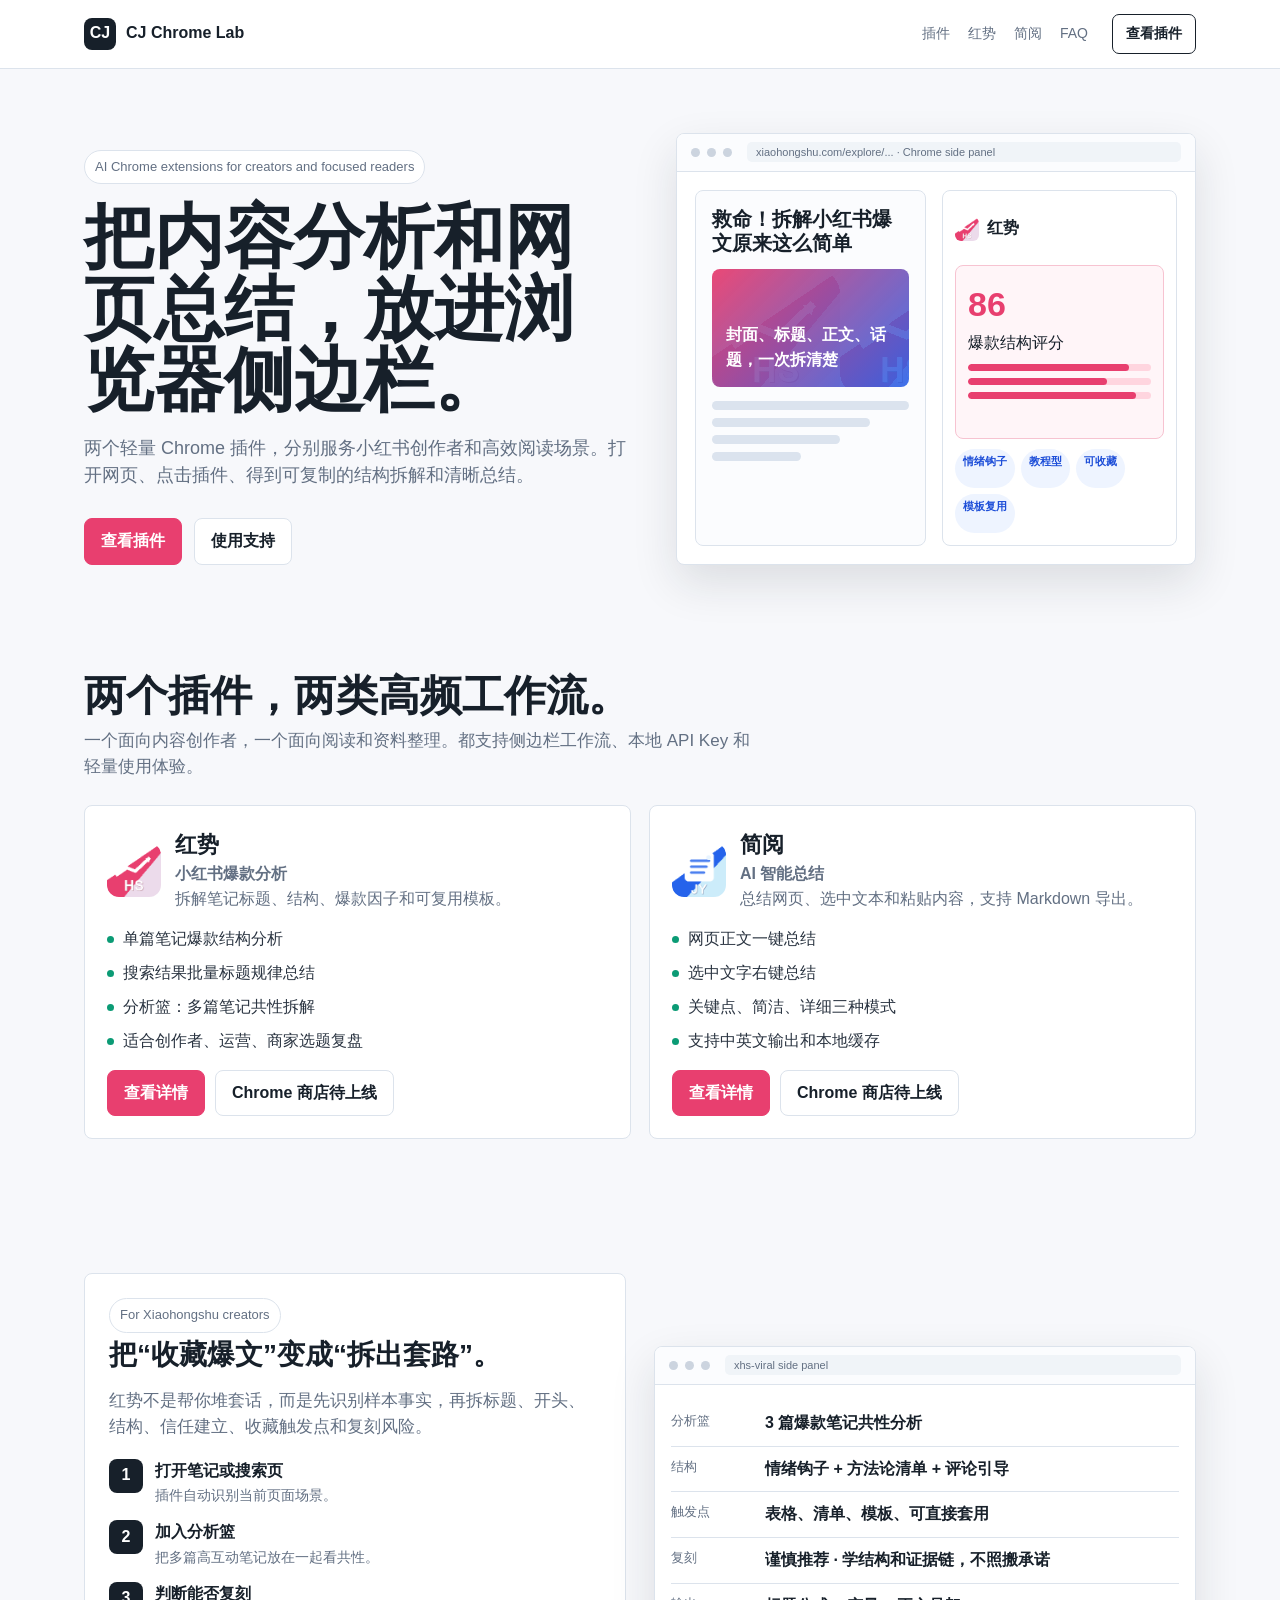
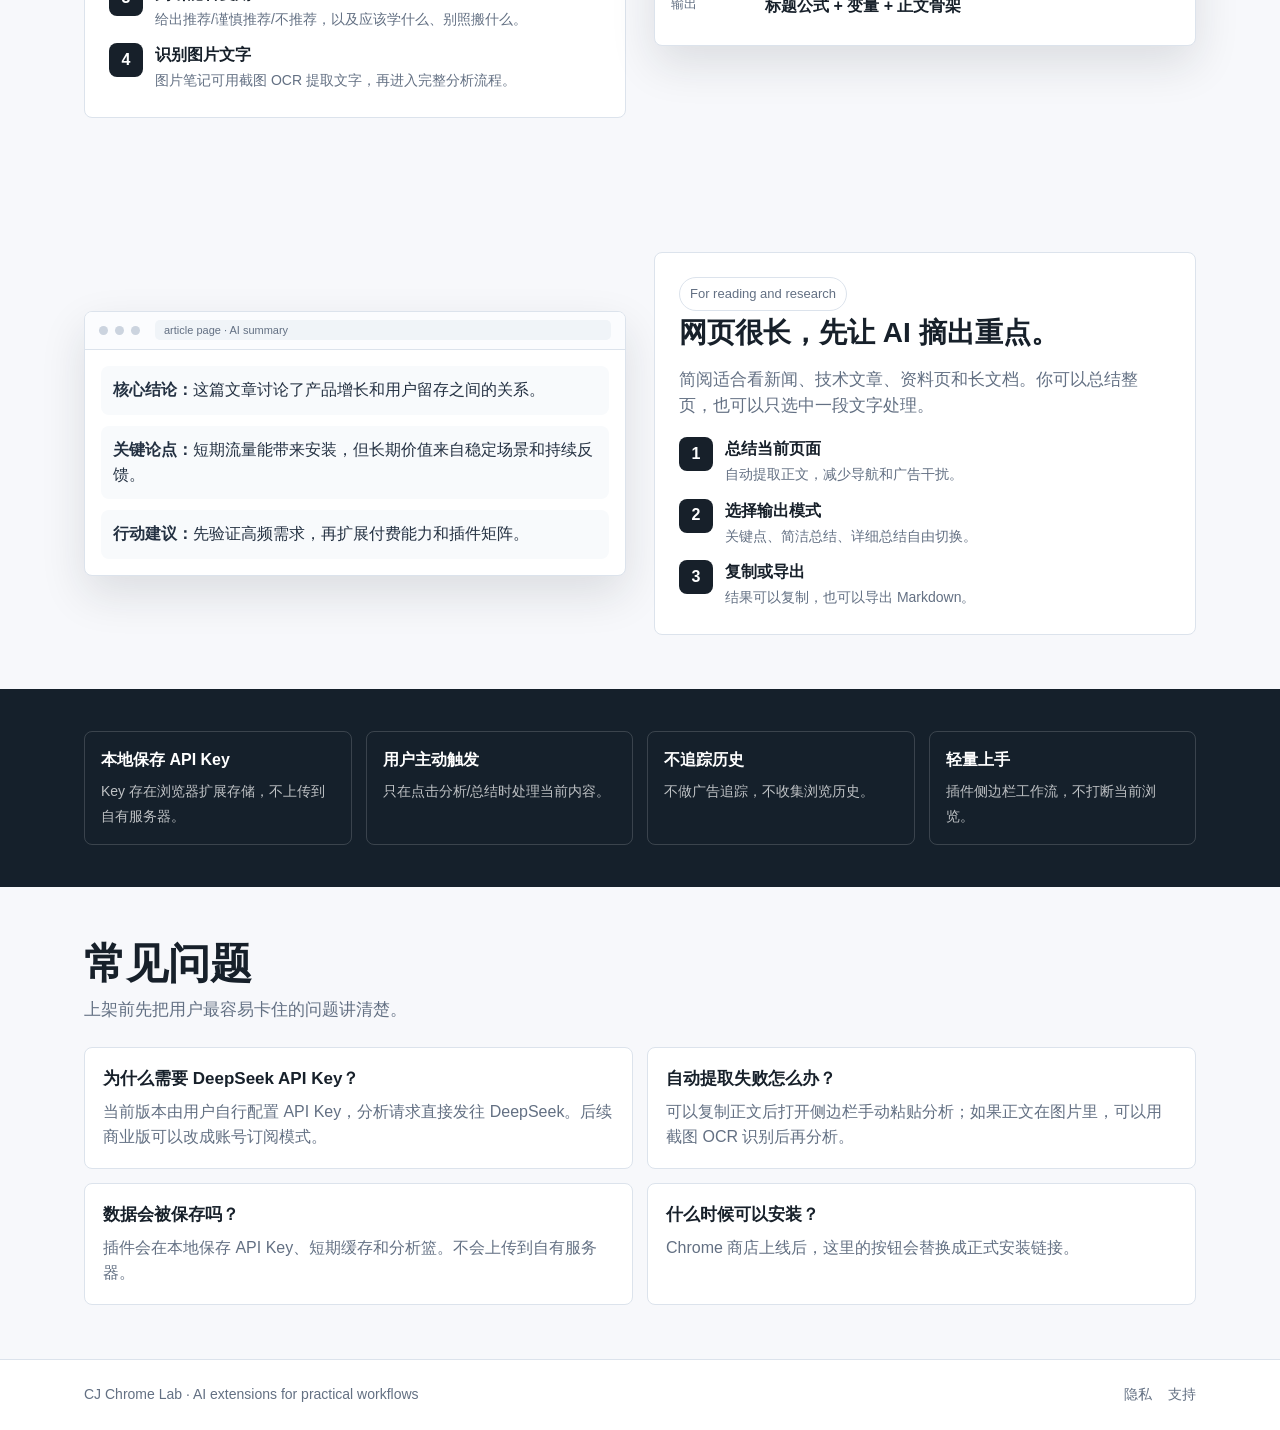
==== index.html @ e5cda47c "Publish plugin landing site" ====
<!doctype html>
<html lang="zh-CN">
<head>
  <meta charset="utf-8">
  <meta name="viewport" content="width=device-width, initial-scale=1">
  <title>CJ Chrome Lab - AI Chrome 插件工具箱</title>
  <meta name="description" content="为内容创作者和高效工作者打造的 AI Chrome 插件：红势小红书爆款分析、简阅 AI 智能总结。">
  <link rel="stylesheet" href="styles.css">
</head>
<body>
  <header class="site-header">
    <nav class="nav">
      <a class="brand" href="index.html"><span class="brand-mark">CJ</span><span>CJ Chrome Lab</span></a>
      <div class="nav-links">
        <a href="#plugins">插件</a>
        <a href="#xhs">红势</a>
        <a href="#summarizer">简阅</a>
        <a href="#faq">FAQ</a>
      </div>
      <a class="nav-cta" href="#plugins">查看插件</a>
    </nav>
  </header>

  <main>
    <section class="hero">
      <div>
        <span class="eyebrow">AI Chrome extensions for creators and focused readers</span>
        <h1>把内容分析和网页总结，放进浏览器侧边栏。</h1>
        <p class="hero-copy">两个轻量 Chrome 插件，分别服务小红书创作者和高效阅读场景。打开网页、点击插件、得到可复制的结构拆解和清晰总结。</p>
        <div class="actions">
          <a class="button primary" href="#plugins">查看插件</a>
          <a class="button" href="support.html">使用支持</a>
        </div>
      </div>

      <div class="hero-visual" aria-label="插件界面示意">
        <div class="browser-frame">
          <div class="browser-top">
            <span class="dot"></span><span class="dot"></span><span class="dot"></span>
            <span class="address">xiaohongshu.com/explore/... · Chrome side panel</span>
          </div>
          <div class="mock-grid">
            <div class="mock-page">
              <div class="mock-title">救命！拆解小红书爆文原来这么简单</div>
              <div class="mock-image">封面、标题、正文、话题，一次拆清楚</div>
              <div class="mock-lines">
                <span class="line"></span>
                <span class="line w80"></span>
                <span class="line w65"></span>
                <span class="line w45"></span>
              </div>
            </div>
            <div class="side-panel">
              <div class="panel-head"><img src="assets/icons/xhs-viral.png" alt="">红势</div>
              <div class="score-box">
                <div class="score-num">86</div>
                <div>爆款结构评分</div>
                <div class="mini-bars">
                  <div class="mini-bar"><span style="width:88%"></span></div>
                  <div class="mini-bar"><span style="width:76%"></span></div>
                  <div class="mini-bar"><span style="width:92%"></span></div>
                </div>
              </div>
              <div class="tag-list">
                <span class="tag">情绪钩子</span>
                <span class="tag">教程型</span>
                <span class="tag">可收藏</span>
                <span class="tag">模板复用</span>
              </div>
            </div>
          </div>
        </div>
      </div>
    </section>

    <section class="section" id="plugins">
      <div class="section-header">
        <h2>两个插件，两类高频工作流。</h2>
        <p class="section-lead">一个面向内容创作者，一个面向阅读和资料整理。都支持侧边栏工作流、本地 API Key 和轻量使用体验。</p>
      </div>
      <div class="plugin-grid">
        <article class="plugin-card">
          <div class="plugin-card-top">
            <img src="assets/icons/xhs-viral.png" alt="小红书爆款分析图标">
            <div>
              <h3>红势</h3>
              <p class="plugin-subtitle">小红书爆款分析</p>
              <p>拆解笔记标题、结构、爆款因子和可复用模板。</p>
            </div>
          </div>
          <ul class="feature-list">
            <li>单篇笔记爆款结构分析</li>
            <li>搜索结果批量标题规律总结</li>
            <li>分析篮：多篇笔记共性拆解</li>
            <li>适合创作者、运营、商家选题复盘</li>
          </ul>
          <div class="card-actions">
            <a class="button primary" href="xhs-viral.html">查看详情</a>
            <a class="button" href="#">Chrome 商店待上线</a>
          </div>
        </article>

        <article class="plugin-card">
          <div class="plugin-card-top">
            <img src="assets/icons/ai-summarizer.png" alt="AI 智能总结图标">
            <div>
              <h3>简阅</h3>
              <p class="plugin-subtitle">AI 智能总结</p>
              <p>总结网页、选中文本和粘贴内容，支持 Markdown 导出。</p>
            </div>
          </div>
          <ul class="feature-list">
            <li>网页正文一键总结</li>
            <li>选中文字右键总结</li>
            <li>关键点、简洁、详细三种模式</li>
            <li>支持中英文输出和本地缓存</li>
          </ul>
          <div class="card-actions">
            <a class="button primary" href="ai-summarizer.html">查看详情</a>
            <a class="button" href="#">Chrome 商店待上线</a>
          </div>
        </article>
      </div>
    </section>

    <section class="section" id="xhs">
      <div class="detail">
        <div class="detail-panel">
          <span class="eyebrow">For Xiaohongshu creators</span>
          <h3>把“收藏爆文”变成“拆出套路”。</h3>
          <p class="section-lead">红势不是帮你堆套话，而是先识别样本事实，再拆标题、开头、结构、信任建立、收藏触发点和复刻风险。</p>
          <div class="steps">
            <div class="step"><div><strong>打开笔记或搜索页</strong><span>插件自动识别当前页面场景。</span></div></div>
            <div class="step"><div><strong>加入分析篮</strong><span>把多篇高互动笔记放在一起看共性。</span></div></div>
            <div class="step"><div><strong>判断能否复刻</strong><span>给出推荐/谨慎推荐/不推荐，以及应该学什么、别照搬什么。</span></div></div>
            <div class="step"><div><strong>识别图片文字</strong><span>图片笔记可用截图 OCR 提取文字，再进入完整分析流程。</span></div></div>
          </div>
        </div>
        <div class="screen">
          <div class="browser-top"><span class="dot"></span><span class="dot"></span><span class="dot"></span><span class="address">xhs-viral side panel</span></div>
          <div class="screen-body">
            <div class="screen-row"><div class="screen-label">分析篮</div><div class="screen-value">3 篇爆款笔记共性分析</div></div>
            <div class="screen-row"><div class="screen-label">结构</div><div class="screen-value">情绪钩子 + 方法论清单 + 评论引导</div></div>
            <div class="screen-row"><div class="screen-label">触发点</div><div class="screen-value">表格、清单、模板、可直接套用</div></div>
            <div class="screen-row"><div class="screen-label">复刻</div><div class="screen-value">谨慎推荐 · 学结构和证据链，不照搬承诺</div></div>
            <div class="screen-row"><div class="screen-label">输出</div><div class="screen-value">标题公式 + 变量 + 正文骨架</div></div>
          </div>
        </div>
      </div>
    </section>

    <section class="section" id="summarizer">
      <div class="detail">
        <div class="screen">
          <div class="browser-top"><span class="dot"></span><span class="dot"></span><span class="dot"></span><span class="address">article page · AI summary</span></div>
          <div class="screen-body summary-output">
            <p><strong>核心结论：</strong>这篇文章讨论了产品增长和用户留存之间的关系。</p>
            <p><strong>关键论点：</strong>短期流量能带来安装，但长期价值来自稳定场景和持续反馈。</p>
            <p><strong>行动建议：</strong>先验证高频需求，再扩展付费能力和插件矩阵。</p>
          </div>
        </div>
        <div class="detail-panel">
          <span class="eyebrow">For reading and research</span>
          <h3>网页很长，先让 AI 摘出重点。</h3>
          <p class="section-lead">简阅适合看新闻、技术文章、资料页和长文档。你可以总结整页，也可以只选中一段文字处理。</p>
          <div class="steps">
            <div class="step"><div><strong>总结当前页面</strong><span>自动提取正文，减少导航和广告干扰。</span></div></div>
            <div class="step"><div><strong>选择输出模式</strong><span>关键点、简洁总结、详细总结自由切换。</span></div></div>
            <div class="step"><div><strong>复制或导出</strong><span>结果可以复制，也可以导出 Markdown。</span></div></div>
          </div>
        </div>
      </div>
    </section>

    <section class="trust-band">
      <div class="section">
        <div class="trust-grid">
          <div class="trust-item"><strong>本地保存 API Key</strong><span>Key 存在浏览器扩展存储，不上传到自有服务器。</span></div>
          <div class="trust-item"><strong>用户主动触发</strong><span>只在点击分析/总结时处理当前内容。</span></div>
          <div class="trust-item"><strong>不追踪历史</strong><span>不做广告追踪，不收集浏览历史。</span></div>
          <div class="trust-item"><strong>轻量上手</strong><span>插件侧边栏工作流，不打断当前浏览。</span></div>
        </div>
      </div>
    </section>

    <section class="section" id="faq">
      <div class="section-header">
        <h2>常见问题</h2>
        <p class="section-lead">上架前先把用户最容易卡住的问题讲清楚。</p>
      </div>
      <div class="faq">
        <div class="faq-item"><h3>为什么需要 DeepSeek API Key？</h3><p>当前版本由用户自行配置 API Key，分析请求直接发往 DeepSeek。后续商业版可以改成账号订阅模式。</p></div>
        <div class="faq-item"><h3>自动提取失败怎么办？</h3><p>可以复制正文后打开侧边栏手动粘贴分析；如果正文在图片里，可以用截图 OCR 识别后再分析。</p></div>
        <div class="faq-item"><h3>数据会被保存吗？</h3><p>插件会在本地保存 API Key、短期缓存和分析篮。不会上传到自有服务器。</p></div>
        <div class="faq-item"><h3>什么时候可以安装？</h3><p>Chrome 商店上线后，这里的按钮会替换成正式安装链接。</p></div>
      </div>
    </section>
  </main>

  <footer class="site-footer">
    <div class="footer-inner">
      <span>CJ Chrome Lab · AI extensions for practical workflows</span>
      <div class="footer-links">
        <a href="privacy.html">隐私</a>
        <a href="support.html">支持</a>
      </div>
    </div>
  </footer>
</body>
</html>
---- styles.css ----
:root {
  --bg: #f7f8fb;
  --surface: #ffffff;
  --surface-soft: #f0f4f8;
  --text: #17202a;
  --muted: #637083;
  --line: #dce3ec;
  --brand: #e83f6f;
  --brand-dark: #c92f5a;
  --green: #0b9b75;
  --blue: #2563eb;
  --amber: #b7791f;
  --shadow: 0 18px 45px rgba(23, 32, 42, .12);
  --radius: 8px;
}

* { box-sizing: border-box; }
html { scroll-behavior: smooth; }
body {
  margin: 0;
  background: var(--bg);
  color: var(--text);
  font-family: -apple-system, BlinkMacSystemFont, "Segoe UI", "PingFang SC", "Microsoft YaHei", Arial, sans-serif;
  line-height: 1.55;
}
a { color: inherit; text-decoration: none; }
img { max-width: 100%; display: block; }

.site-header {
  position: sticky;
  top: 0;
  z-index: 10;
  background: rgba(255,255,255,.92);
  backdrop-filter: blur(14px);
  border-bottom: 1px solid var(--line);
}
.nav {
  max-width: 1160px;
  margin: 0 auto;
  padding: 14px 24px;
  display: flex;
  align-items: center;
  gap: 24px;
}
.brand {
  display: inline-flex;
  align-items: center;
  gap: 10px;
  font-weight: 800;
}
.brand-mark {
  width: 32px;
  height: 32px;
  border-radius: 8px;
  display: grid;
  place-items: center;
  background: var(--text);
  color: #fff;
  font-size: 16px;
}
.nav-links {
  display: flex;
  gap: 18px;
  margin-left: auto;
  color: var(--muted);
  font-size: 14px;
}
.nav-links a:hover { color: var(--text); }
.nav-cta {
  padding: 8px 13px;
  border: 1px solid var(--text);
  border-radius: 7px;
  font-size: 14px;
  font-weight: 700;
}

.hero {
  max-width: 1160px;
  margin: 0 auto;
  padding: 64px 24px 36px;
  display: grid;
  grid-template-columns: minmax(0, 1fr) minmax(360px, 520px);
  gap: 48px;
  align-items: center;
}
.eyebrow {
  display: inline-flex;
  align-items: center;
  gap: 8px;
  padding: 6px 10px;
  border: 1px solid var(--line);
  border-radius: 999px;
  background: var(--surface);
  color: var(--muted);
  font-size: 13px;
}
h1 {
  margin: 18px 0 14px;
  font-size: clamp(38px, 6vw, 70px);
  line-height: 1.02;
  letter-spacing: 0;
}
.hero-copy {
  font-size: 18px;
  color: var(--muted);
  max-width: 620px;
}
.actions {
  display: flex;
  flex-wrap: wrap;
  gap: 12px;
  margin-top: 28px;
}
.button {
  display: inline-flex;
  align-items: center;
  justify-content: center;
  min-height: 42px;
  padding: 10px 16px;
  border-radius: 8px;
  font-weight: 800;
  border: 1px solid var(--line);
  background: var(--surface);
}
.button.primary {
  background: var(--brand);
  color: #fff;
  border-color: var(--brand);
}
.button.primary:hover { background: var(--brand-dark); }
.button:hover { border-color: var(--text); }

.hero-visual {
  min-height: 450px;
  position: relative;
}
.browser-frame {
  border: 1px solid var(--line);
  background: var(--surface);
  border-radius: var(--radius);
  box-shadow: var(--shadow);
  overflow: hidden;
}
.browser-top {
  height: 38px;
  display: flex;
  align-items: center;
  gap: 7px;
  padding: 0 14px;
  border-bottom: 1px solid var(--line);
  background: #fbfcfe;
}
.dot { width: 9px; height: 9px; border-radius: 50%; background: #ccd4df; }
.address {
  height: 20px;
  flex: 1;
  margin-left: 8px;
  border-radius: 5px;
  background: var(--surface-soft);
  color: var(--muted);
  font-size: 11px;
  display: flex;
  align-items: center;
  padding: 0 9px;
}
.mock-grid {
  padding: 18px;
  display: grid;
  grid-template-columns: 1fr 235px;
  gap: 16px;
  min-height: 392px;
}
.mock-page {
  border: 1px solid var(--line);
  border-radius: 8px;
  padding: 16px;
  background: #fbfcfe;
}
.mock-title {
  font-size: 20px;
  line-height: 1.2;
  font-weight: 850;
  margin-bottom: 14px;
}
.mock-image {
  height: 118px;
  border-radius: 8px;
  background:
    linear-gradient(135deg, rgba(232,63,111,.95), rgba(37,99,235,.88)),
    url("assets/icons/xhs-viral.png");
  display: flex;
  align-items: end;
  padding: 14px;
  color: #fff;
  font-weight: 800;
}
.mock-lines { margin-top: 14px; display: grid; gap: 8px; }
.line { height: 9px; border-radius: 999px; background: #dbe3ee; }
.line.w80 { width: 80%; }
.line.w65 { width: 65%; }
.line.w45 { width: 45%; }
.side-panel {
  border: 1px solid var(--line);
  border-radius: 8px;
  background: var(--surface);
  padding: 12px;
  display: grid;
  gap: 10px;
}
.panel-head {
  display: flex;
  align-items: center;
  gap: 8px;
  font-weight: 850;
}
.panel-head img { width: 24px; height: 24px; border-radius: 6px; }
.score-box {
  border: 1px solid #f7c3d1;
  background: #fff5f8;
  border-radius: 8px;
  padding: 12px;
}
.score-num { font-size: 34px; font-weight: 900; color: var(--brand); }
.mini-bars { display: grid; gap: 7px; margin-top: 8px; }
.mini-bar { height: 7px; border-radius: 999px; background: #ffd5df; overflow: hidden; }
.mini-bar span { display: block; height: 100%; background: var(--brand); border-radius: inherit; }
.tag-list { display: flex; flex-wrap: wrap; gap: 6px; }
.tag {
  padding: 4px 8px;
  border-radius: 999px;
  font-size: 11px;
  background: #eef4ff;
  color: #1d4ed8;
  font-weight: 700;
}

.section {
  max-width: 1160px;
  margin: 0 auto;
  padding: 54px 24px;
}
.section-header {
  max-width: 680px;
  margin-bottom: 24px;
}
.section h2 {
  margin: 0 0 10px;
  font-size: clamp(28px, 4vw, 42px);
  line-height: 1.08;
}
.section-lead { color: var(--muted); font-size: 17px; margin: 0; }

.plugin-grid {
  display: grid;
  grid-template-columns: repeat(2, minmax(0, 1fr));
  gap: 18px;
}
.plugin-card {
  background: var(--surface);
  border: 1px solid var(--line);
  border-radius: var(--radius);
  padding: 22px;
  display: flex;
  flex-direction: column;
  gap: 16px;
}
.plugin-card-top { display: flex; gap: 14px; align-items: center; }
.plugin-card img { width: 54px; height: 54px; border-radius: 12px; }
.plugin-card h3 { margin: 0; font-size: 22px; }
.plugin-subtitle, .page-subtitle { margin: 4px 0 0; color: var(--brand); font-weight: 800; }
.page-subtitle { font-size: 20px; }
.plugin-card p { color: var(--muted); margin: 0; }
.feature-list {
  margin: 0;
  padding: 0;
  list-style: none;
  display: grid;
  gap: 9px;
}
.feature-list li {
  display: flex;
  gap: 9px;
  color: #2a3441;
}
.feature-list li::before {
  content: "";
  width: 7px;
  height: 7px;
  margin-top: 9px;
  border-radius: 50%;
  background: var(--green);
  flex-shrink: 0;
}
.card-actions { margin-top: auto; display: flex; gap: 10px; flex-wrap: wrap; }

.detail {
  display: grid;
  grid-template-columns: 1fr 1fr;
  gap: 28px;
  align-items: center;
  padding-top: 26px;
}
.detail-panel {
  background: var(--surface);
  border: 1px solid var(--line);
  border-radius: var(--radius);
  padding: 24px;
}
.detail-panel h3 { font-size: 28px; margin: 0 0 12px; }
.steps {
  counter-reset: step;
  display: grid;
  gap: 12px;
  margin-top: 18px;
}
.step {
  display: grid;
  grid-template-columns: 34px 1fr;
  gap: 12px;
  align-items: start;
}
.step::before {
  counter-increment: step;
  content: counter(step);
  width: 34px;
  height: 34px;
  border-radius: 8px;
  display: grid;
  place-items: center;
  background: var(--text);
  color: #fff;
  font-weight: 900;
}
.step strong { display: block; }
.step span { color: var(--muted); font-size: 14px; }

.screen {
  background: var(--surface);
  border: 1px solid var(--line);
  border-radius: var(--radius);
  box-shadow: var(--shadow);
  overflow: hidden;
}
.screen-body { padding: 16px; }
.screen-row {
  display: grid;
  grid-template-columns: 82px 1fr;
  gap: 12px;
  padding: 10px 0;
  border-bottom: 1px solid var(--line);
}
.screen-row:last-child { border-bottom: 0; }
.screen-label { color: var(--muted); font-size: 13px; }
.screen-value { font-weight: 750; }
.summary-output {
  display: grid;
  gap: 11px;
}
.summary-output p {
  margin: 0;
  padding: 12px;
  background: #f8fafc;
  border-radius: 8px;
  color: #243142;
}

.trust-band {
  background: #15202b;
  color: #fff;
}
.trust-band .section { padding-top: 42px; padding-bottom: 42px; }
.trust-grid {
  display: grid;
  grid-template-columns: repeat(4, minmax(0, 1fr));
  gap: 14px;
}
.trust-item {
  border: 1px solid rgba(255,255,255,.16);
  border-radius: 8px;
  padding: 16px;
}
.trust-item strong { display: block; margin-bottom: 6px; }
.trust-item span { color: rgba(255,255,255,.72); font-size: 14px; }

.faq {
  display: grid;
  grid-template-columns: repeat(2, minmax(0, 1fr));
  gap: 14px;
}
.faq-item {
  border: 1px solid var(--line);
  border-radius: 8px;
  background: var(--surface);
  padding: 18px;
}
.faq-item h3 { margin: 0 0 8px; font-size: 17px; }
.faq-item p { margin: 0; color: var(--muted); }

.site-footer {
  border-top: 1px solid var(--line);
  background: var(--surface);
}
.footer-inner {
  max-width: 1160px;
  margin: 0 auto;
  padding: 24px;
  display: flex;
  align-items: center;
  justify-content: space-between;
  gap: 18px;
  color: var(--muted);
  font-size: 14px;
}
.footer-links { display: flex; gap: 16px; }

.page-hero {
  max-width: 960px;
  margin: 0 auto;
  padding: 58px 24px 20px;
}
.page-hero h1 { font-size: clamp(36px, 5vw, 58px); }
.article {
  max-width: 860px;
  margin: 0 auto;
  padding: 22px 24px 64px;
}
.article-card {
  background: var(--surface);
  border: 1px solid var(--line);
  border-radius: 8px;
  padding: 24px;
}
.article-card h2 { margin-top: 0; }
.article-card h3 { margin-top: 26px; }
.article-card p, .article-card li { color: var(--muted); }

@media (max-width: 900px) {
  .nav { flex-wrap: wrap; }
  .nav-links { order: 3; width: 100%; overflow-x: auto; padding-bottom: 2px; }
  .hero, .detail { grid-template-columns: 1fr; }
  .hero { padding-top: 38px; }
  .hero-visual { min-height: auto; }
  .mock-grid { grid-template-columns: 1fr; }
  .plugin-grid, .faq { grid-template-columns: 1fr; }
  .trust-grid { grid-template-columns: repeat(2, minmax(0, 1fr)); }
}

@media (max-width: 560px) {
  .nav { padding: 12px 16px; }
  .hero, .section, .page-hero, .article { padding-left: 16px; padding-right: 16px; }
  .actions, .card-actions { flex-direction: column; }
  .button { width: 100%; }
  .trust-grid { grid-template-columns: 1fr; }
  .footer-inner { flex-direction: column; align-items: flex-start; }
}
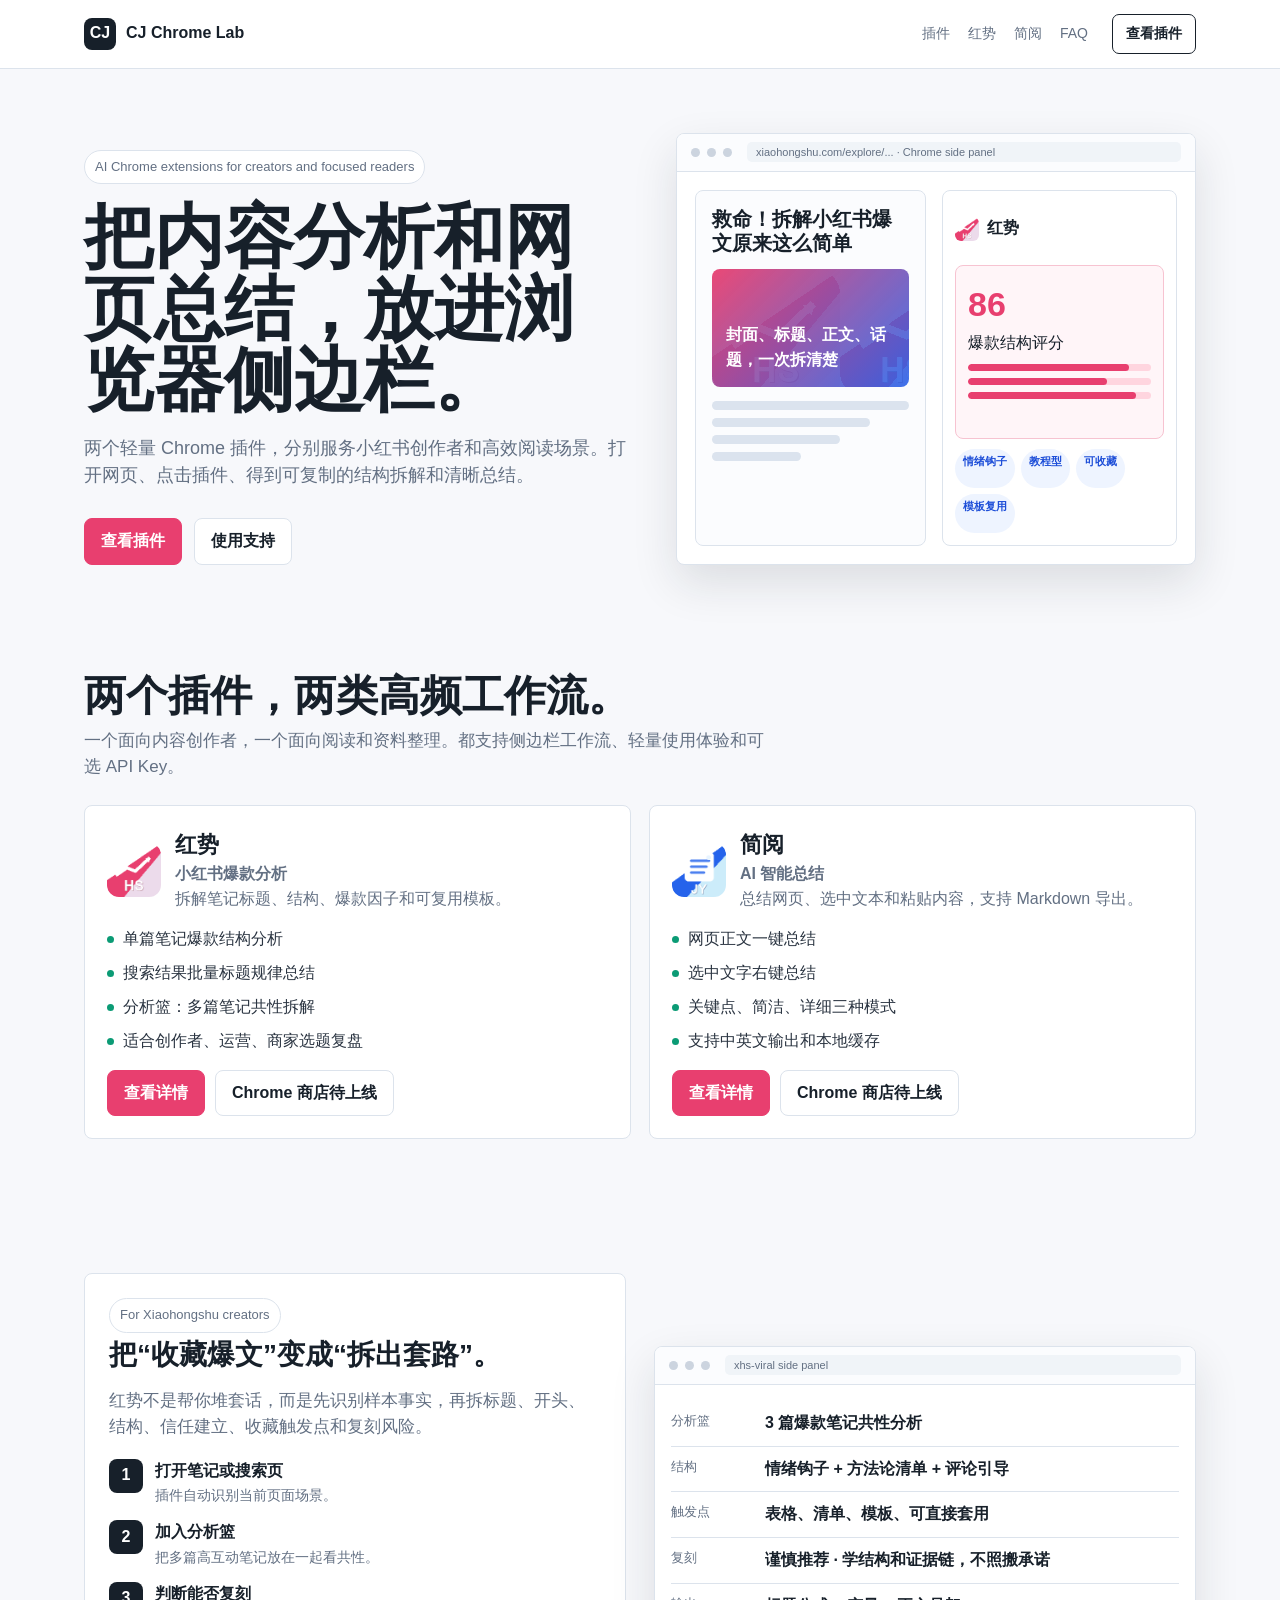
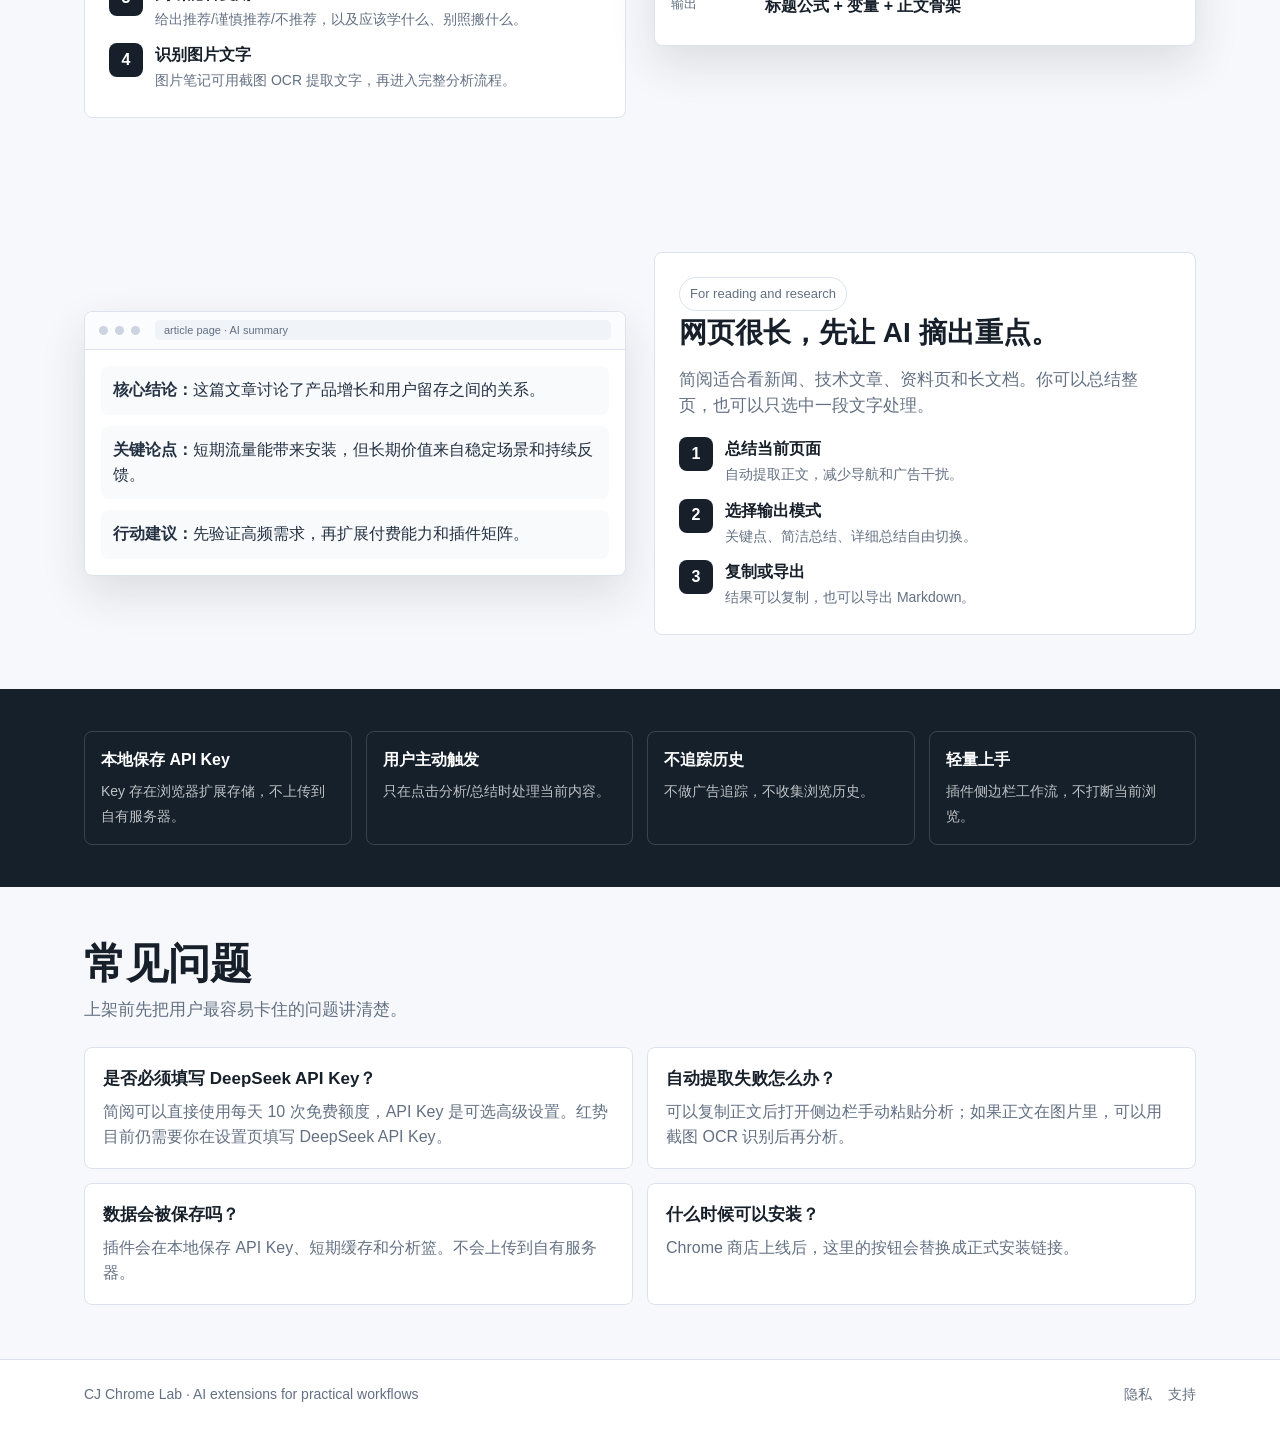
==== commit 9c31fab6: "Update API key guidance for summarizer" ====
--- a/index.html
+++ b/index.html
@@ -76,7 +76,7 @@
     <section class="section" id="plugins">
       <div class="section-header">
         <h2>两个插件，两类高频工作流。</h2>
-        <p class="section-lead">一个面向内容创作者，一个面向阅读和资料整理。都支持侧边栏工作流、本地 API Key 和轻量使用体验。</p>
+        <p class="section-lead">一个面向内容创作者，一个面向阅读和资料整理。都支持侧边栏工作流、轻量使用体验和可选 API Key。</p>
       </div>
       <div class="plugin-grid">
         <article class="plugin-card">
@@ -189,7 +189,7 @@
         <p class="section-lead">上架前先把用户最容易卡住的问题讲清楚。</p>
       </div>
       <div class="faq">
-        <div class="faq-item"><h3>为什么需要 DeepSeek API Key？</h3><p>当前版本由用户自行配置 API Key，分析请求直接发往 DeepSeek。后续商业版可以改成账号订阅模式。</p></div>
+        <div class="faq-item"><h3>是否必须填写 DeepSeek API Key？</h3><p>简阅可以直接使用每天 10 次免费额度，API Key 是可选高级设置。红势目前仍需要你在设置页填写 DeepSeek API Key。</p></div>
         <div class="faq-item"><h3>自动提取失败怎么办？</h3><p>可以复制正文后打开侧边栏手动粘贴分析；如果正文在图片里，可以用截图 OCR 识别后再分析。</p></div>
         <div class="faq-item"><h3>数据会被保存吗？</h3><p>插件会在本地保存 API Key、短期缓存和分析篮。不会上传到自有服务器。</p></div>
         <div class="faq-item"><h3>什么时候可以安装？</h3><p>Chrome 商店上线后，这里的按钮会替换成正式安装链接。</p></div>
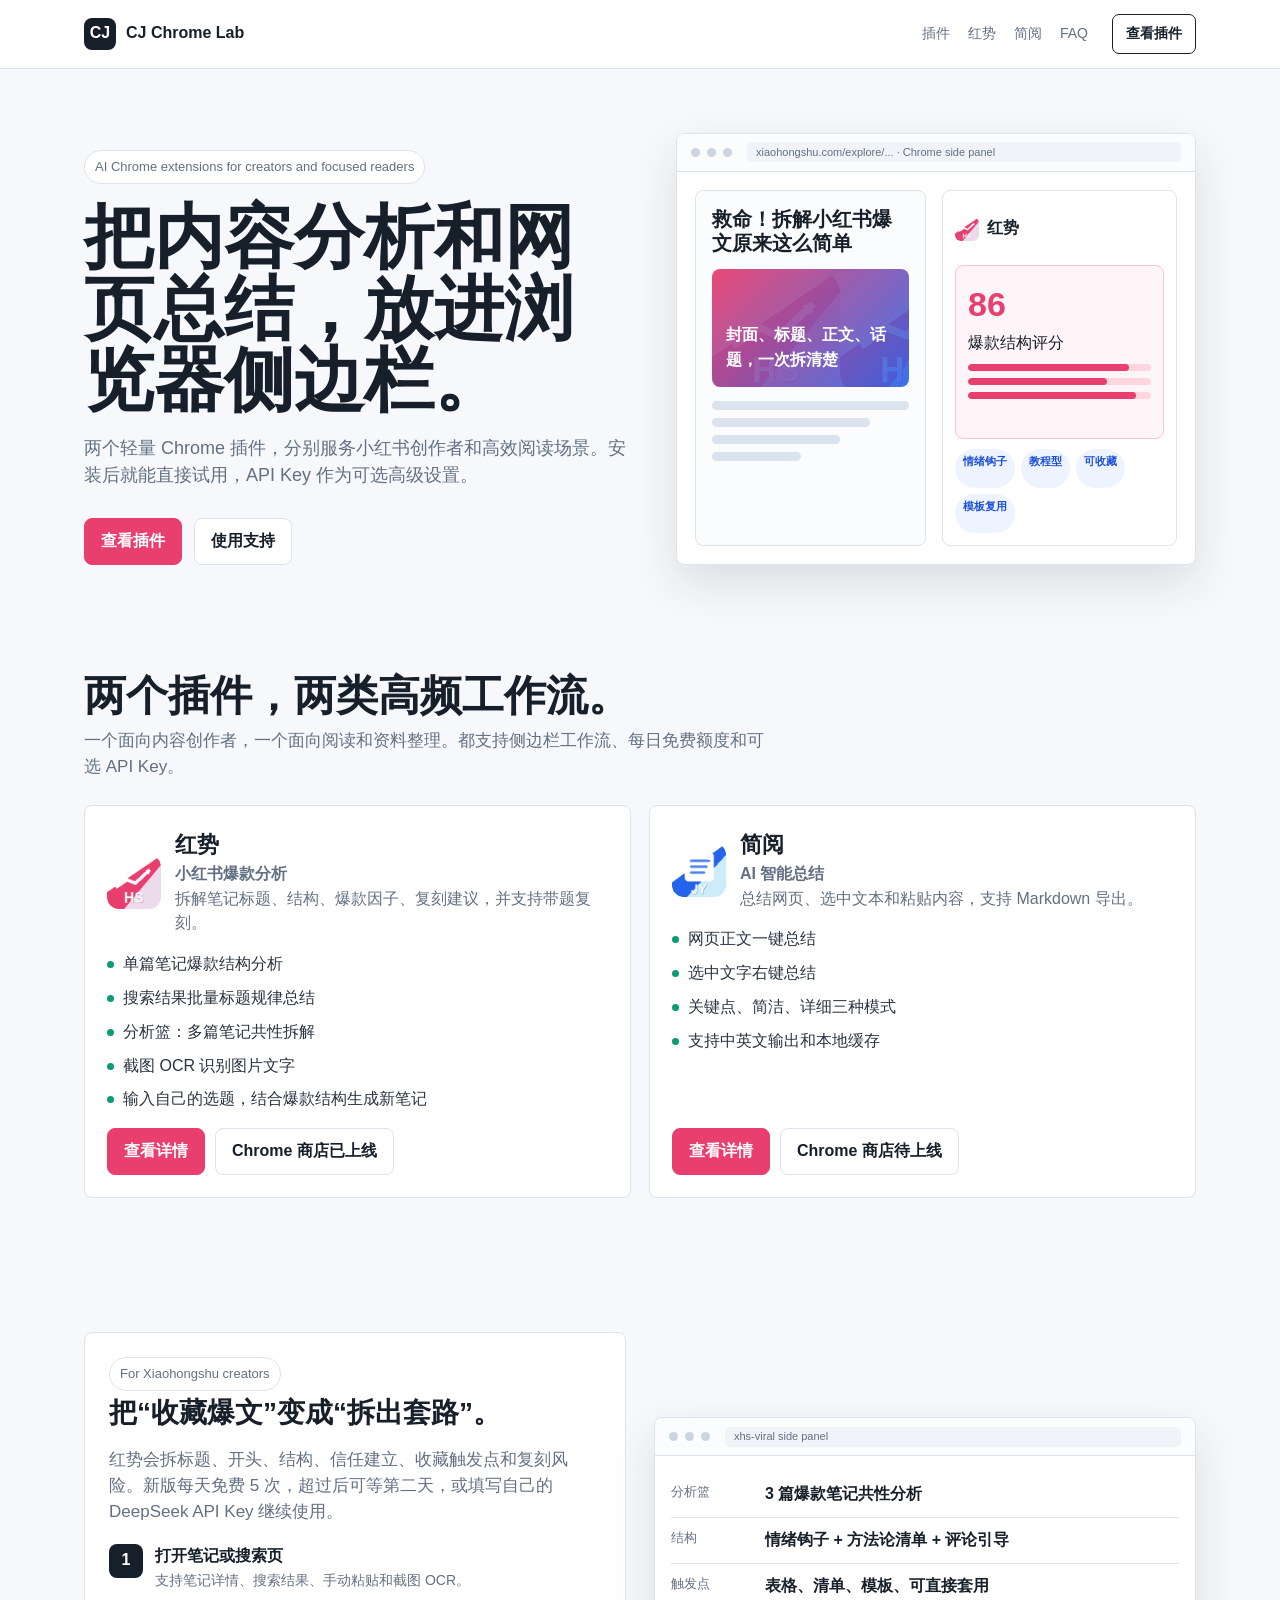
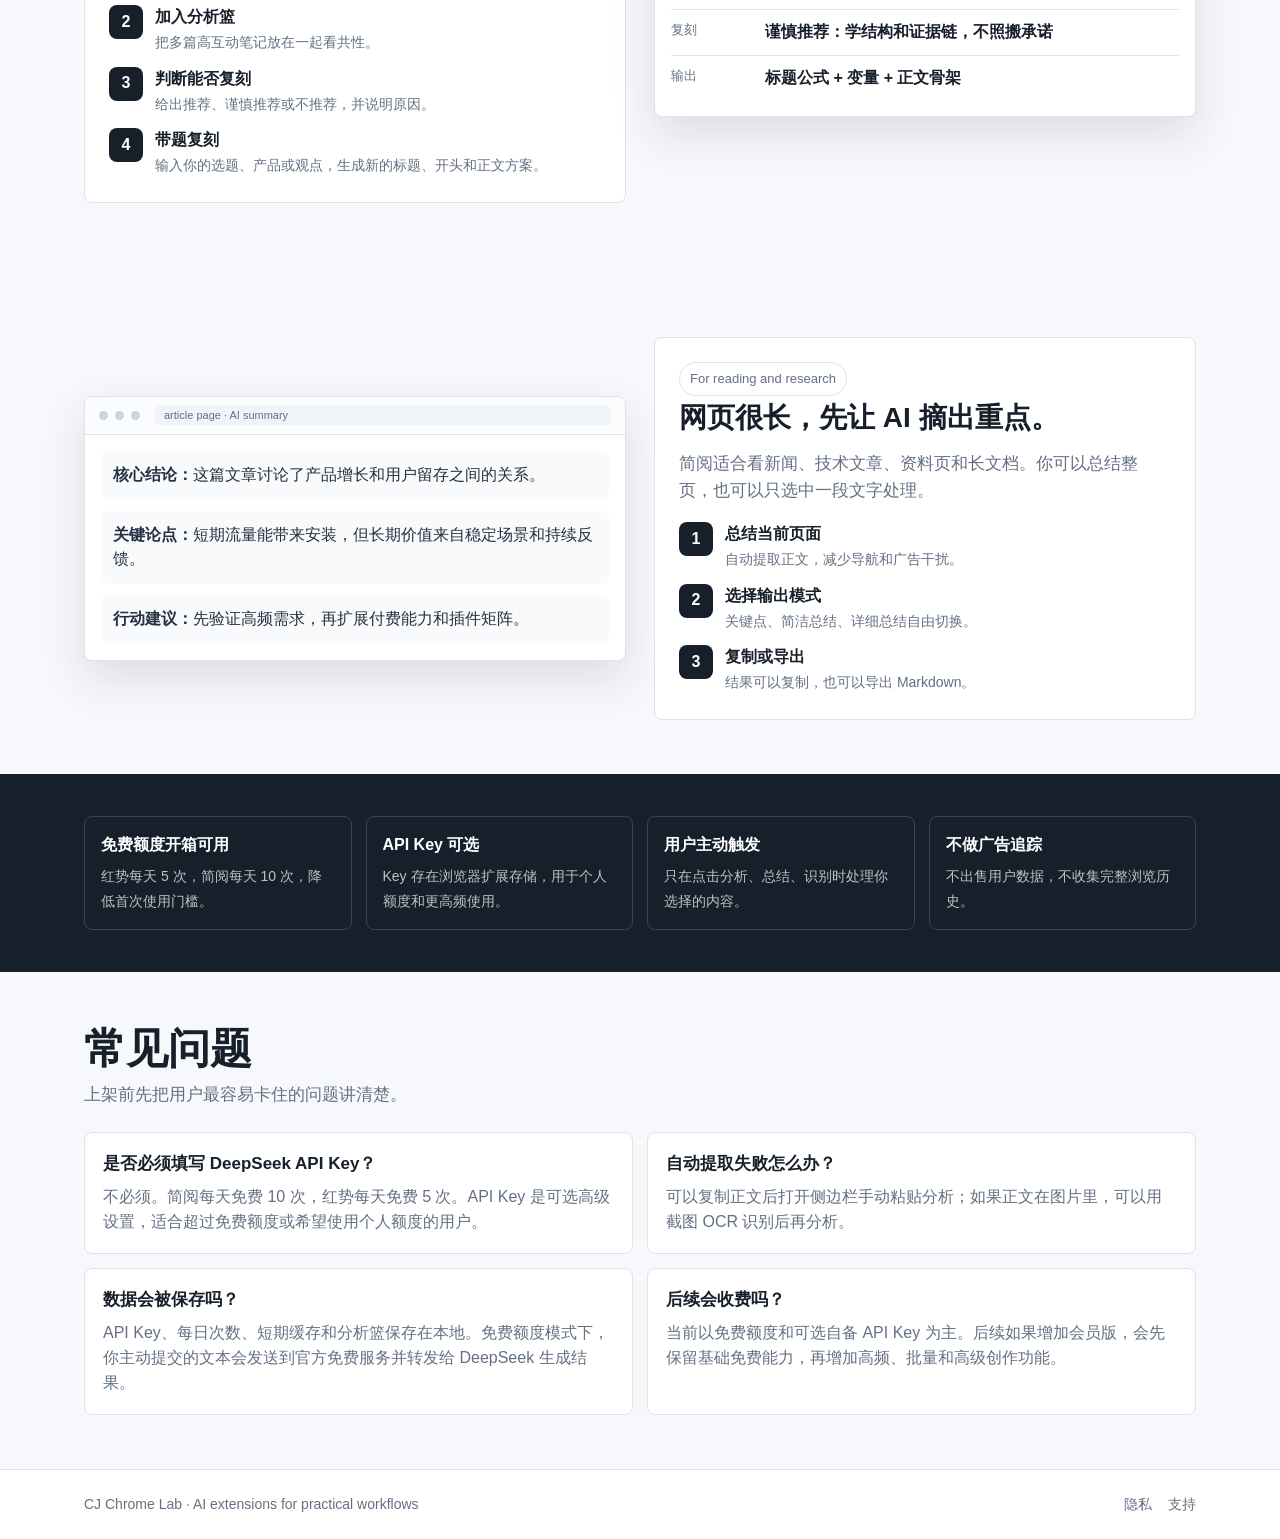
==== commit 1212f049: "Update Hongshi free quota and idea workflow" ====
--- a/index.html
+++ b/index.html
@@ -26,7 +26,7 @@
       <div>
         <span class="eyebrow">AI Chrome extensions for creators and focused readers</span>
         <h1>把内容分析和网页总结，放进浏览器侧边栏。</h1>
-        <p class="hero-copy">两个轻量 Chrome 插件，分别服务小红书创作者和高效阅读场景。打开网页、点击插件、得到可复制的结构拆解和清晰总结。</p>
+        <p class="hero-copy">两个轻量 Chrome 插件，分别服务小红书创作者和高效阅读场景。安装后就能直接试用，API Key 作为可选高级设置。</p>
         <div class="actions">
           <a class="button primary" href="#plugins">查看插件</a>
           <a class="button" href="support.html">使用支持</a>
@@ -76,33 +76,34 @@
     <section class="section" id="plugins">
       <div class="section-header">
         <h2>两个插件，两类高频工作流。</h2>
-        <p class="section-lead">一个面向内容创作者，一个面向阅读和资料整理。都支持侧边栏工作流、轻量使用体验和可选 API Key。</p>
+        <p class="section-lead">一个面向内容创作者，一个面向阅读和资料整理。都支持侧边栏工作流、每日免费额度和可选 API Key。</p>
       </div>
       <div class="plugin-grid">
         <article class="plugin-card">
           <div class="plugin-card-top">
-            <img src="assets/icons/xhs-viral.png" alt="小红书爆款分析图标">
+            <img src="assets/icons/xhs-viral.png" alt="红势图标">
             <div>
               <h3>红势</h3>
               <p class="plugin-subtitle">小红书爆款分析</p>
-              <p>拆解笔记标题、结构、爆款因子和可复用模板。</p>
+              <p>拆解笔记标题、结构、爆款因子、复刻建议，并支持带题复刻。</p>
             </div>
           </div>
           <ul class="feature-list">
             <li>单篇笔记爆款结构分析</li>
             <li>搜索结果批量标题规律总结</li>
             <li>分析篮：多篇笔记共性拆解</li>
-            <li>适合创作者、运营、商家选题复盘</li>
+            <li>截图 OCR 识别图片文字</li>
+            <li>输入自己的选题，结合爆款结构生成新笔记</li>
           </ul>
           <div class="card-actions">
             <a class="button primary" href="xhs-viral.html">查看详情</a>
-            <a class="button" href="#">Chrome 商店待上线</a>
+            <a class="button" href="#">Chrome 商店已上线</a>
           </div>
         </article>
 
         <article class="plugin-card">
           <div class="plugin-card-top">
-            <img src="assets/icons/ai-summarizer.png" alt="AI 智能总结图标">
+            <img src="assets/icons/ai-summarizer.png" alt="简阅图标">
             <div>
               <h3>简阅</h3>
               <p class="plugin-subtitle">AI 智能总结</p>
@@ -128,12 +129,12 @@
         <div class="detail-panel">
           <span class="eyebrow">For Xiaohongshu creators</span>
           <h3>把“收藏爆文”变成“拆出套路”。</h3>
-          <p class="section-lead">红势不是帮你堆套话，而是先识别样本事实，再拆标题、开头、结构、信任建立、收藏触发点和复刻风险。</p>
+          <p class="section-lead">红势会拆标题、开头、结构、信任建立、收藏触发点和复刻风险。新版每天免费 5 次，超过后可等第二天，或填写自己的 DeepSeek API Key 继续使用。</p>
           <div class="steps">
-            <div class="step"><div><strong>打开笔记或搜索页</strong><span>插件自动识别当前页面场景。</span></div></div>
+            <div class="step"><div><strong>打开笔记或搜索页</strong><span>支持笔记详情、搜索结果、手动粘贴和截图 OCR。</span></div></div>
             <div class="step"><div><strong>加入分析篮</strong><span>把多篇高互动笔记放在一起看共性。</span></div></div>
-            <div class="step"><div><strong>判断能否复刻</strong><span>给出推荐/谨慎推荐/不推荐，以及应该学什么、别照搬什么。</span></div></div>
-            <div class="step"><div><strong>识别图片文字</strong><span>图片笔记可用截图 OCR 提取文字，再进入完整分析流程。</span></div></div>
+            <div class="step"><div><strong>判断能否复刻</strong><span>给出推荐、谨慎推荐或不推荐，并说明原因。</span></div></div>
+            <div class="step"><div><strong>带题复刻</strong><span>输入你的选题、产品或观点，生成新的标题、开头和正文方案。</span></div></div>
           </div>
         </div>
         <div class="screen">
@@ -142,7 +143,7 @@
             <div class="screen-row"><div class="screen-label">分析篮</div><div class="screen-value">3 篇爆款笔记共性分析</div></div>
             <div class="screen-row"><div class="screen-label">结构</div><div class="screen-value">情绪钩子 + 方法论清单 + 评论引导</div></div>
             <div class="screen-row"><div class="screen-label">触发点</div><div class="screen-value">表格、清单、模板、可直接套用</div></div>
-            <div class="screen-row"><div class="screen-label">复刻</div><div class="screen-value">谨慎推荐 · 学结构和证据链，不照搬承诺</div></div>
+            <div class="screen-row"><div class="screen-label">复刻</div><div class="screen-value">谨慎推荐：学结构和证据链，不照搬承诺</div></div>
             <div class="screen-row"><div class="screen-label">输出</div><div class="screen-value">标题公式 + 变量 + 正文骨架</div></div>
           </div>
         </div>
@@ -175,10 +176,10 @@
     <section class="trust-band">
       <div class="section">
         <div class="trust-grid">
-          <div class="trust-item"><strong>本地保存 API Key</strong><span>Key 存在浏览器扩展存储，不上传到自有服务器。</span></div>
-          <div class="trust-item"><strong>用户主动触发</strong><span>只在点击分析/总结时处理当前内容。</span></div>
-          <div class="trust-item"><strong>不追踪历史</strong><span>不做广告追踪，不收集浏览历史。</span></div>
-          <div class="trust-item"><strong>轻量上手</strong><span>插件侧边栏工作流，不打断当前浏览。</span></div>
+          <div class="trust-item"><strong>免费额度开箱可用</strong><span>红势每天 5 次，简阅每天 10 次，降低首次使用门槛。</span></div>
+          <div class="trust-item"><strong>API Key 可选</strong><span>Key 存在浏览器扩展存储，用于个人额度和更高频使用。</span></div>
+          <div class="trust-item"><strong>用户主动触发</strong><span>只在点击分析、总结、识别时处理你选择的内容。</span></div>
+          <div class="trust-item"><strong>不做广告追踪</strong><span>不出售用户数据，不收集完整浏览历史。</span></div>
         </div>
       </div>
     </section>
@@ -189,10 +190,10 @@
         <p class="section-lead">上架前先把用户最容易卡住的问题讲清楚。</p>
       </div>
       <div class="faq">
-        <div class="faq-item"><h3>是否必须填写 DeepSeek API Key？</h3><p>简阅可以直接使用每天 10 次免费额度，API Key 是可选高级设置。红势目前仍需要你在设置页填写 DeepSeek API Key。</p></div>
+        <div class="faq-item"><h3>是否必须填写 DeepSeek API Key？</h3><p>不必须。简阅每天免费 10 次，红势每天免费 5 次。API Key 是可选高级设置，适合超过免费额度或希望使用个人额度的用户。</p></div>
         <div class="faq-item"><h3>自动提取失败怎么办？</h3><p>可以复制正文后打开侧边栏手动粘贴分析；如果正文在图片里，可以用截图 OCR 识别后再分析。</p></div>
-        <div class="faq-item"><h3>数据会被保存吗？</h3><p>插件会在本地保存 API Key、短期缓存和分析篮。不会上传到自有服务器。</p></div>
-        <div class="faq-item"><h3>什么时候可以安装？</h3><p>Chrome 商店上线后，这里的按钮会替换成正式安装链接。</p></div>
+        <div class="faq-item"><h3>数据会被保存吗？</h3><p>API Key、每日次数、短期缓存和分析篮保存在本地。免费额度模式下，你主动提交的文本会发送到官方免费服务并转发给 DeepSeek 生成结果。</p></div>
+        <div class="faq-item"><h3>后续会收费吗？</h3><p>当前以免费额度和可选自备 API Key 为主。后续如果增加会员版，会先保留基础免费能力，再增加高频、批量和高级创作功能。</p></div>
       </div>
     </section>
   </main>
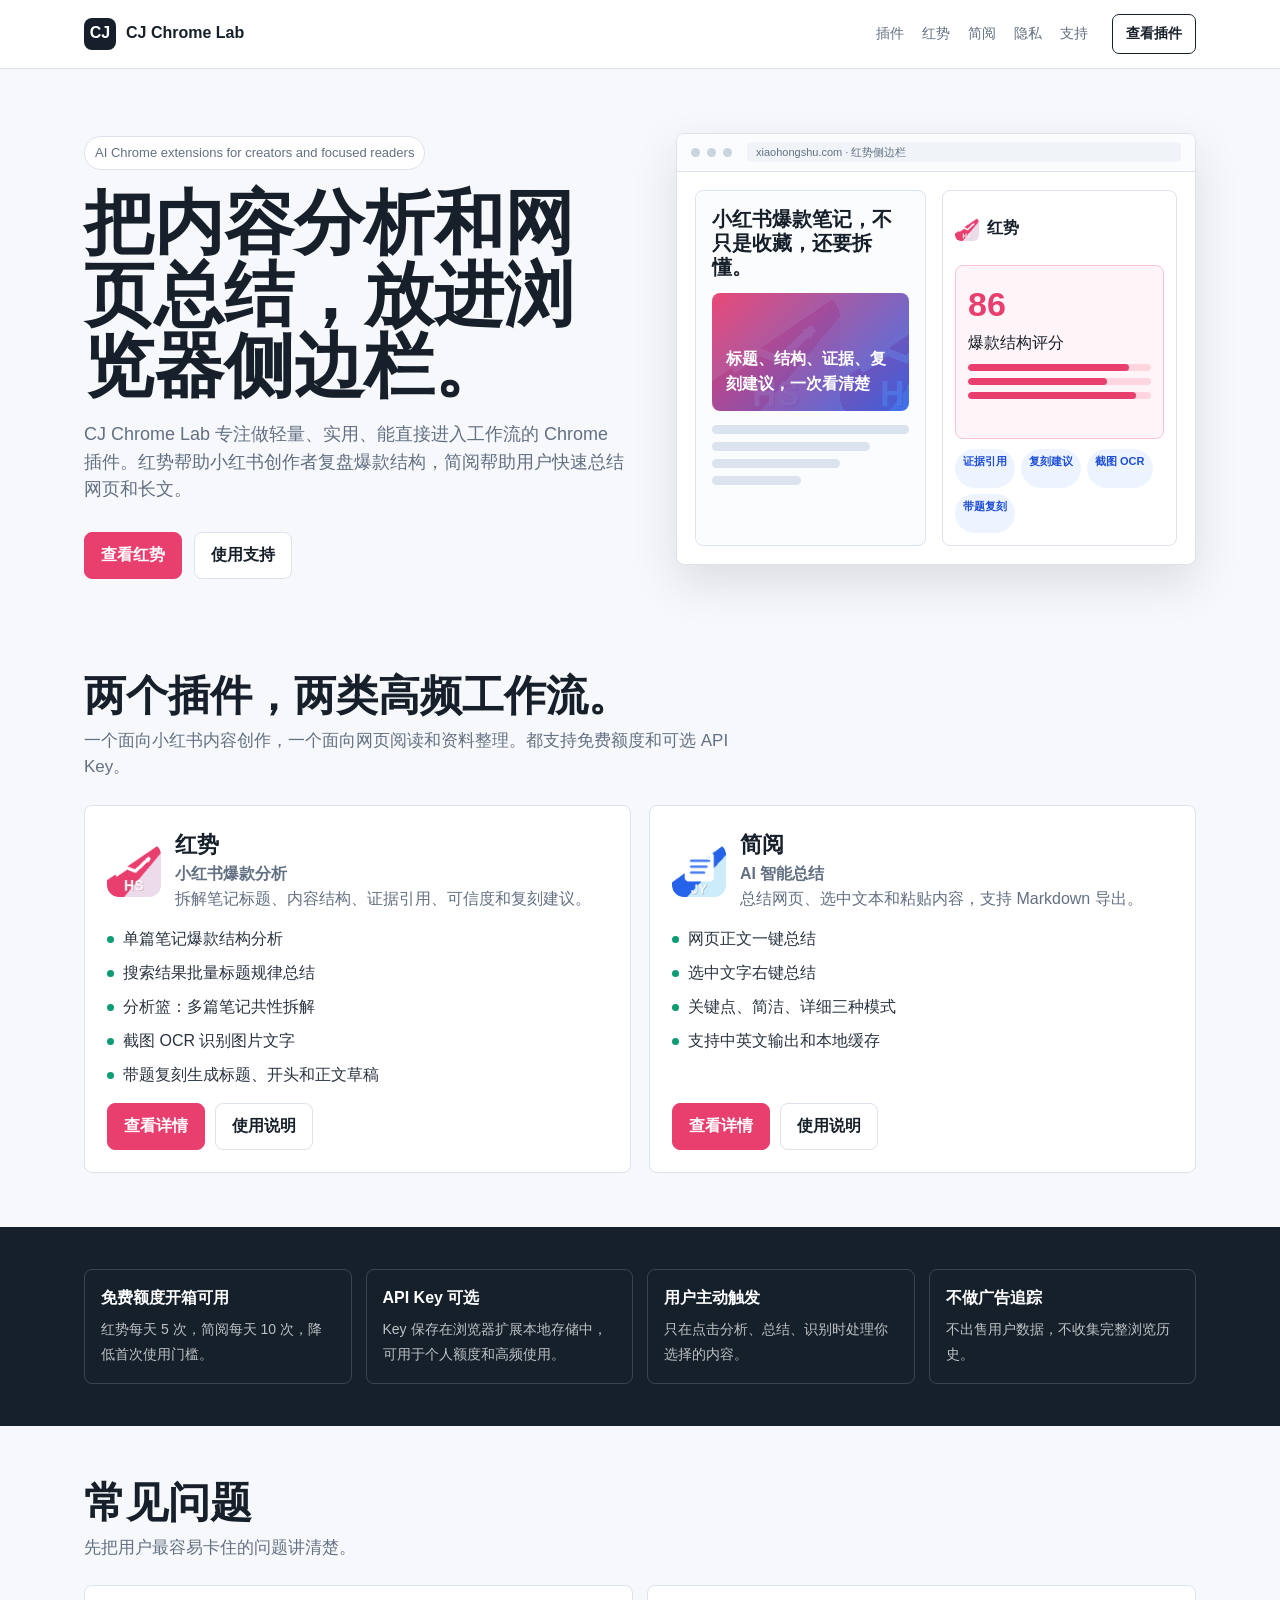
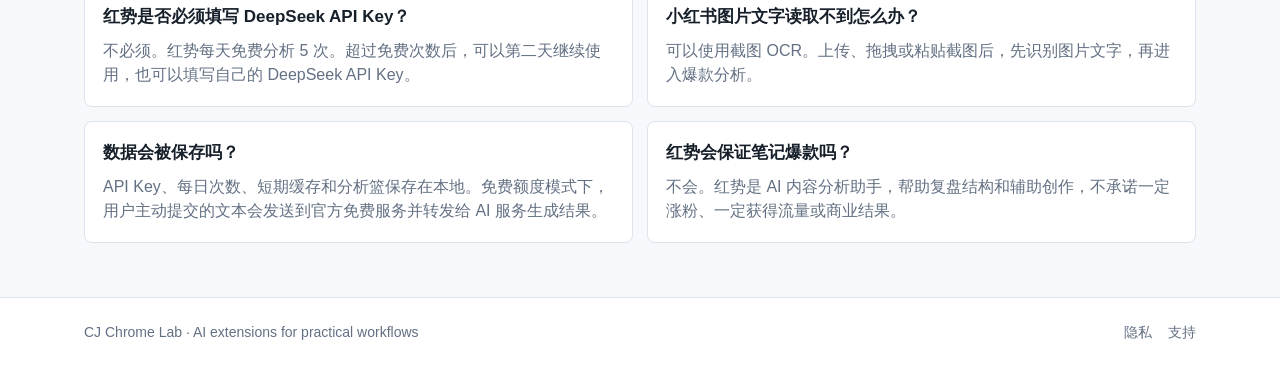
==== commit 57a59e91: "Update Hongshi website for store release" ====
--- a/index.html
+++ b/index.html
@@ -4,7 +4,7 @@
   <meta charset="utf-8">
   <meta name="viewport" content="width=device-width, initial-scale=1">
   <title>CJ Chrome Lab - AI Chrome 插件工具箱</title>
-  <meta name="description" content="为内容创作者和高效工作者打造的 AI Chrome 插件：红势小红书爆款分析、简阅 AI 智能总结。">
+  <meta name="description" content="CJ Chrome Lab 提供实用 AI Chrome 插件：红势小红书爆款分析、简阅 AI 智能总结。">
   <link rel="stylesheet" href="styles.css">
 </head>
 <body>
@@ -13,9 +13,10 @@
       <a class="brand" href="index.html"><span class="brand-mark">CJ</span><span>CJ Chrome Lab</span></a>
       <div class="nav-links">
         <a href="#plugins">插件</a>
-        <a href="#xhs">红势</a>
-        <a href="#summarizer">简阅</a>
-        <a href="#faq">FAQ</a>
+        <a href="xhs-viral.html">红势</a>
+        <a href="ai-summarizer.html">简阅</a>
+        <a href="privacy.html">隐私</a>
+        <a href="support.html">支持</a>
       </div>
       <a class="nav-cta" href="#plugins">查看插件</a>
     </nav>
@@ -26,23 +27,23 @@
       <div>
         <span class="eyebrow">AI Chrome extensions for creators and focused readers</span>
         <h1>把内容分析和网页总结，放进浏览器侧边栏。</h1>
-        <p class="hero-copy">两个轻量 Chrome 插件，分别服务小红书创作者和高效阅读场景。安装后就能直接试用，API Key 作为可选高级设置。</p>
+        <p class="hero-copy">CJ Chrome Lab 专注做轻量、实用、能直接进入工作流的 Chrome 插件。红势帮助小红书创作者复盘爆款结构，简阅帮助用户快速总结网页和长文。</p>
         <div class="actions">
-          <a class="button primary" href="#plugins">查看插件</a>
+          <a class="button primary" href="xhs-viral.html">查看红势</a>
           <a class="button" href="support.html">使用支持</a>
         </div>
       </div>
 
-      <div class="hero-visual" aria-label="插件界面示意">
+      <div class="hero-visual" aria-label="红势插件界面示意">
         <div class="browser-frame">
           <div class="browser-top">
             <span class="dot"></span><span class="dot"></span><span class="dot"></span>
-            <span class="address">xiaohongshu.com/explore/... · Chrome side panel</span>
+            <span class="address">xiaohongshu.com · 红势侧边栏</span>
           </div>
           <div class="mock-grid">
             <div class="mock-page">
-              <div class="mock-title">救命！拆解小红书爆文原来这么简单</div>
-              <div class="mock-image">封面、标题、正文、话题，一次拆清楚</div>
+              <div class="mock-title">小红书爆款笔记，不只是收藏，还要拆懂。</div>
+              <div class="mock-image">标题、结构、证据、复刻建议，一次看清楚</div>
               <div class="mock-lines">
                 <span class="line"></span>
                 <span class="line w80"></span>
@@ -51,7 +52,7 @@
               </div>
             </div>
             <div class="side-panel">
-              <div class="panel-head"><img src="assets/icons/xhs-viral.png" alt="">红势</div>
+              <div class="panel-head"><img src="assets/icons/xhs-viral.png" alt="红势图标">红势</div>
               <div class="score-box">
                 <div class="score-num">86</div>
                 <div>爆款结构评分</div>
@@ -62,10 +63,10 @@
                 </div>
               </div>
               <div class="tag-list">
-                <span class="tag">情绪钩子</span>
-                <span class="tag">教程型</span>
-                <span class="tag">可收藏</span>
-                <span class="tag">模板复用</span>
+                <span class="tag">证据引用</span>
+                <span class="tag">复刻建议</span>
+                <span class="tag">截图 OCR</span>
+                <span class="tag">带题复刻</span>
               </div>
             </div>
           </div>
@@ -76,7 +77,7 @@
     <section class="section" id="plugins">
       <div class="section-header">
         <h2>两个插件，两类高频工作流。</h2>
-        <p class="section-lead">一个面向内容创作者，一个面向阅读和资料整理。都支持侧边栏工作流、每日免费额度和可选 API Key。</p>
+        <p class="section-lead">一个面向小红书内容创作，一个面向网页阅读和资料整理。都支持免费额度和可选 API Key。</p>
       </div>
       <div class="plugin-grid">
         <article class="plugin-card">
@@ -85,7 +86,7 @@
             <div>
               <h3>红势</h3>
               <p class="plugin-subtitle">小红书爆款分析</p>
-              <p>拆解笔记标题、结构、爆款因子、复刻建议，并支持带题复刻。</p>
+              <p>拆解笔记标题、内容结构、证据引用、可信度和复刻建议。</p>
             </div>
           </div>
           <ul class="feature-list">
@@ -93,11 +94,11 @@
             <li>搜索结果批量标题规律总结</li>
             <li>分析篮：多篇笔记共性拆解</li>
             <li>截图 OCR 识别图片文字</li>
-            <li>输入自己的选题，结合爆款结构生成新笔记</li>
+            <li>带题复刻生成标题、开头和正文草稿</li>
           </ul>
           <div class="card-actions">
             <a class="button primary" href="xhs-viral.html">查看详情</a>
-            <a class="button" href="#">Chrome 商店已上线</a>
+            <a class="button" href="support.html">使用说明</a>
           </div>
         </article>
 
@@ -118,58 +119,9 @@
           </ul>
           <div class="card-actions">
             <a class="button primary" href="ai-summarizer.html">查看详情</a>
-            <a class="button" href="#">Chrome 商店待上线</a>
+            <a class="button" href="support.html">使用说明</a>
           </div>
         </article>
-      </div>
-    </section>
-
-    <section class="section" id="xhs">
-      <div class="detail">
-        <div class="detail-panel">
-          <span class="eyebrow">For Xiaohongshu creators</span>
-          <h3>把“收藏爆文”变成“拆出套路”。</h3>
-          <p class="section-lead">红势会拆标题、开头、结构、信任建立、收藏触发点和复刻风险。新版每天免费 5 次，超过后可等第二天，或填写自己的 DeepSeek API Key 继续使用。</p>
-          <div class="steps">
-            <div class="step"><div><strong>打开笔记或搜索页</strong><span>支持笔记详情、搜索结果、手动粘贴和截图 OCR。</span></div></div>
-            <div class="step"><div><strong>加入分析篮</strong><span>把多篇高互动笔记放在一起看共性。</span></div></div>
-            <div class="step"><div><strong>判断能否复刻</strong><span>给出推荐、谨慎推荐或不推荐，并说明原因。</span></div></div>
-            <div class="step"><div><strong>带题复刻</strong><span>输入你的选题、产品或观点，生成新的标题、开头和正文方案。</span></div></div>
-          </div>
-        </div>
-        <div class="screen">
-          <div class="browser-top"><span class="dot"></span><span class="dot"></span><span class="dot"></span><span class="address">xhs-viral side panel</span></div>
-          <div class="screen-body">
-            <div class="screen-row"><div class="screen-label">分析篮</div><div class="screen-value">3 篇爆款笔记共性分析</div></div>
-            <div class="screen-row"><div class="screen-label">结构</div><div class="screen-value">情绪钩子 + 方法论清单 + 评论引导</div></div>
-            <div class="screen-row"><div class="screen-label">触发点</div><div class="screen-value">表格、清单、模板、可直接套用</div></div>
-            <div class="screen-row"><div class="screen-label">复刻</div><div class="screen-value">谨慎推荐：学结构和证据链，不照搬承诺</div></div>
-            <div class="screen-row"><div class="screen-label">输出</div><div class="screen-value">标题公式 + 变量 + 正文骨架</div></div>
-          </div>
-        </div>
-      </div>
-    </section>
-
-    <section class="section" id="summarizer">
-      <div class="detail">
-        <div class="screen">
-          <div class="browser-top"><span class="dot"></span><span class="dot"></span><span class="dot"></span><span class="address">article page · AI summary</span></div>
-          <div class="screen-body summary-output">
-            <p><strong>核心结论：</strong>这篇文章讨论了产品增长和用户留存之间的关系。</p>
-            <p><strong>关键论点：</strong>短期流量能带来安装，但长期价值来自稳定场景和持续反馈。</p>
-            <p><strong>行动建议：</strong>先验证高频需求，再扩展付费能力和插件矩阵。</p>
-          </div>
-        </div>
-        <div class="detail-panel">
-          <span class="eyebrow">For reading and research</span>
-          <h3>网页很长，先让 AI 摘出重点。</h3>
-          <p class="section-lead">简阅适合看新闻、技术文章、资料页和长文档。你可以总结整页，也可以只选中一段文字处理。</p>
-          <div class="steps">
-            <div class="step"><div><strong>总结当前页面</strong><span>自动提取正文，减少导航和广告干扰。</span></div></div>
-            <div class="step"><div><strong>选择输出模式</strong><span>关键点、简洁总结、详细总结自由切换。</span></div></div>
-            <div class="step"><div><strong>复制或导出</strong><span>结果可以复制，也可以导出 Markdown。</span></div></div>
-          </div>
-        </div>
       </div>
     </section>
 
@@ -177,7 +129,7 @@
       <div class="section">
         <div class="trust-grid">
           <div class="trust-item"><strong>免费额度开箱可用</strong><span>红势每天 5 次，简阅每天 10 次，降低首次使用门槛。</span></div>
-          <div class="trust-item"><strong>API Key 可选</strong><span>Key 存在浏览器扩展存储，用于个人额度和更高频使用。</span></div>
+          <div class="trust-item"><strong>API Key 可选</strong><span>Key 保存在浏览器扩展本地存储中，可用于个人额度和高频使用。</span></div>
           <div class="trust-item"><strong>用户主动触发</strong><span>只在点击分析、总结、识别时处理你选择的内容。</span></div>
           <div class="trust-item"><strong>不做广告追踪</strong><span>不出售用户数据，不收集完整浏览历史。</span></div>
         </div>
@@ -187,13 +139,13 @@
     <section class="section" id="faq">
       <div class="section-header">
         <h2>常见问题</h2>
-        <p class="section-lead">上架前先把用户最容易卡住的问题讲清楚。</p>
+        <p class="section-lead">先把用户最容易卡住的问题讲清楚。</p>
       </div>
       <div class="faq">
-        <div class="faq-item"><h3>是否必须填写 DeepSeek API Key？</h3><p>不必须。简阅每天免费 10 次，红势每天免费 5 次。API Key 是可选高级设置，适合超过免费额度或希望使用个人额度的用户。</p></div>
-        <div class="faq-item"><h3>自动提取失败怎么办？</h3><p>可以复制正文后打开侧边栏手动粘贴分析；如果正文在图片里，可以用截图 OCR 识别后再分析。</p></div>
-        <div class="faq-item"><h3>数据会被保存吗？</h3><p>API Key、每日次数、短期缓存和分析篮保存在本地。免费额度模式下，你主动提交的文本会发送到官方免费服务并转发给 DeepSeek 生成结果。</p></div>
-        <div class="faq-item"><h3>后续会收费吗？</h3><p>当前以免费额度和可选自备 API Key 为主。后续如果增加会员版，会先保留基础免费能力，再增加高频、批量和高级创作功能。</p></div>
+        <div class="faq-item"><h3>红势是否必须填写 DeepSeek API Key？</h3><p>不必须。红势每天免费分析 5 次。超过免费次数后，可以第二天继续使用，也可以填写自己的 DeepSeek API Key。</p></div>
+        <div class="faq-item"><h3>小红书图片文字读取不到怎么办？</h3><p>可以使用截图 OCR。上传、拖拽或粘贴截图后，先识别图片文字，再进入爆款分析。</p></div>
+        <div class="faq-item"><h3>数据会被保存吗？</h3><p>API Key、每日次数、短期缓存和分析篮保存在本地。免费额度模式下，用户主动提交的文本会发送到官方免费服务并转发给 AI 服务生成结果。</p></div>
+        <div class="faq-item"><h3>红势会保证笔记爆款吗？</h3><p>不会。红势是 AI 内容分析助手，帮助复盘结构和辅助创作，不承诺一定涨粉、一定获得流量或商业结果。</p></div>
       </div>
     </section>
   </main>
--- a/styles.css
+++ b/styles.css
@@ -364,6 +364,50 @@
   color: #243142;
 }
 
+.product-icon-large {
+  width: 76px;
+  height: 76px;
+  border-radius: 16px;
+  margin-bottom: 16px;
+  box-shadow: 0 10px 24px rgba(232, 63, 111, .18);
+}
+
+.screenshot-grid {
+  display: grid;
+  grid-template-columns: repeat(3, minmax(0, 1fr));
+  gap: 16px;
+}
+
+.screenshot-card {
+  background: var(--surface);
+  border: 1px solid var(--line);
+  border-radius: 8px;
+  overflow: hidden;
+  box-shadow: 0 10px 26px rgba(23, 32, 42, .08);
+}
+
+.screenshot-card img {
+  width: 100%;
+  aspect-ratio: 16 / 10;
+  object-fit: cover;
+  background: #eef2f7;
+}
+
+.screenshot-card div {
+  padding: 14px 16px 16px;
+}
+
+.screenshot-card h3 {
+  margin: 0 0 6px;
+  font-size: 17px;
+}
+
+.screenshot-card p {
+  margin: 0;
+  color: var(--muted);
+  font-size: 14px;
+}
+
 .trust-band {
   background: #15202b;
   color: #fff;
@@ -441,7 +485,7 @@
   .hero { padding-top: 38px; }
   .hero-visual { min-height: auto; }
   .mock-grid { grid-template-columns: 1fr; }
-  .plugin-grid, .faq { grid-template-columns: 1fr; }
+  .plugin-grid, .faq, .screenshot-grid { grid-template-columns: 1fr; }
   .trust-grid { grid-template-columns: repeat(2, minmax(0, 1fr)); }
 }
 
